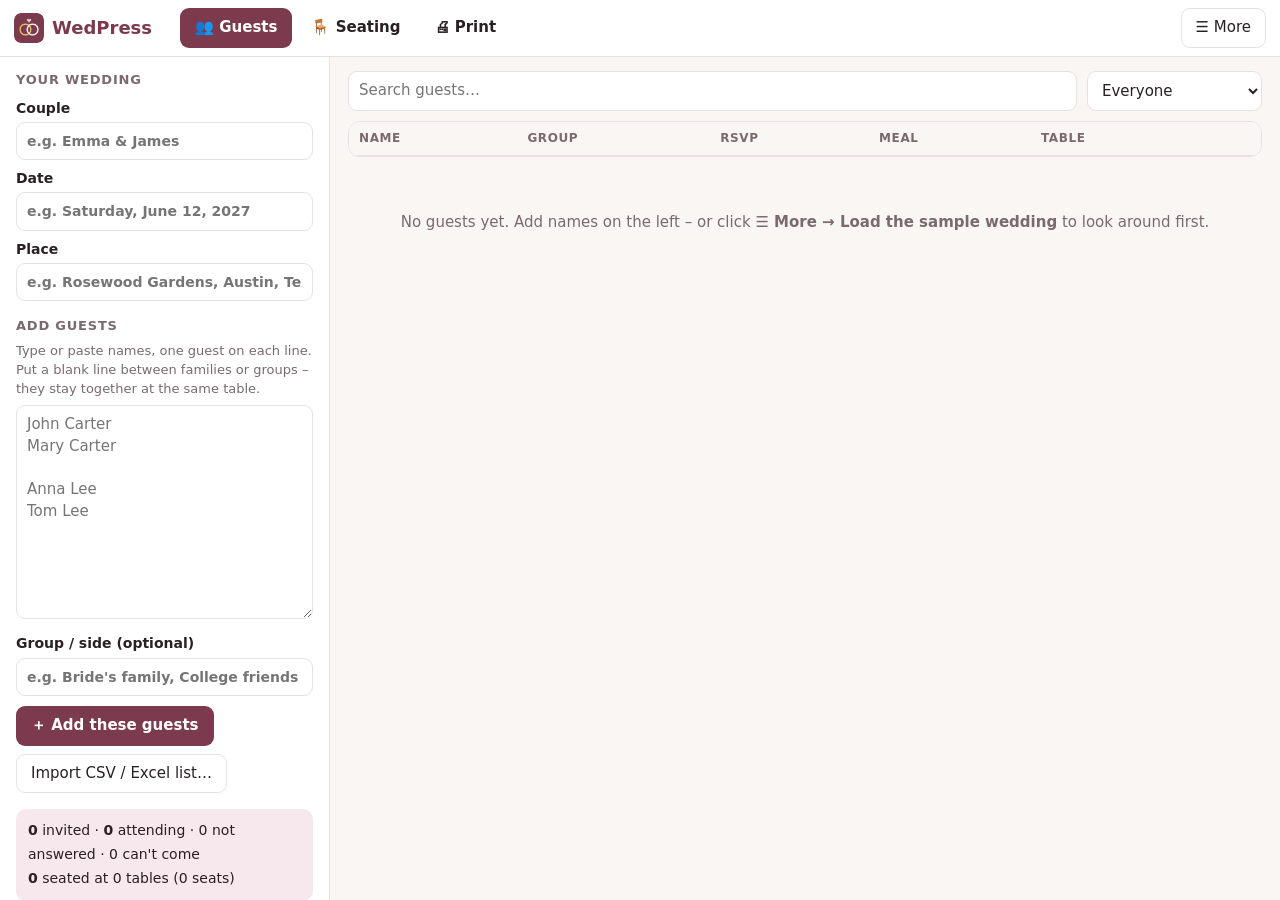
==== index.html @ 0fc2a782 "Add WedPress app" ====
<!doctype html>
<html lang="en">
<head>
  <meta charset="utf-8">
  <meta name="viewport" content="width=device-width, initial-scale=1">
  <title>WedPress – Wedding Seating Chart &amp; Stationery</title>
  <meta name="description" content="Plan your wedding seating chart with drag and drop, then print the seating chart, place cards, table numbers, save-the-dates and invitations. Private and offline.">
  <meta name="theme-color" content="#7c3a4e">
  <link rel="manifest" href="manifest.json">
  <link rel="icon" href="icon-192.png">
  <link rel="stylesheet" href="style.css">
</head>
<body>
  <header class="topbar">
    <div class="brand"><img src="icon-192.png" alt="" width="30" height="30"><span>WedPress</span></div>
    <nav class="tabs" id="tabs">
      <button data-t="guests" class="on">👥 Guests</button>
      <button data-t="seating">🪑 Seating</button>
      <button data-t="print">🖨 Print</button>
    </nav>
    <div class="top-btns">
      <button id="moreBtn" class="tb">☰ More</button>
      <button id="proBtn" class="pro-btn" hidden>★ Get Pro</button>
    </div>
    <div id="menu" class="menu" hidden>
      <button id="backupBtn">Save a backup file</button>
      <button id="restoreBtn2">Open a backup file…</button>
      <button id="csvOutBtn">Export guest list (CSV for Excel)</button>
      <button id="sampleBtn">Load the sample wedding</button>
      <button id="clearBtn" class="danger">Start a new empty plan…</button>
      <a href="help.html" target="_blank" rel="noopener">❓ How to use WedPress</a>
      <a href="mailto:thequan03072002@gmail.com?subject=WedPress%20feedback">✉ Feedback &amp; support</a>
      <a href="https://apps.microsoft.com/detail/9MWSF3JMP1GJ" target="_blank" rel="noopener">More apps: PrintCal – photo cards &amp; calendars</a>
    </div>
    <input id="fileIn" type="file" hidden>
  </header>

  <!-- ===== Guests ===== -->
  <main id="pane-guests" class="pane">
    <section class="side">
      <h2>Your wedding</h2>
      <label class="field">Couple<input id="couple" type="text" maxlength="60" placeholder="e.g. Emma &amp; James"></label>
      <label class="field">Date<input id="wdate" type="text" maxlength="60" placeholder="e.g. Saturday, June 12, 2027"></label>
      <label class="field">Place<input id="venue" type="text" maxlength="80" placeholder="e.g. Rosewood Gardens, Austin, Texas"></label>
      <h2>Add guests</h2>
      <p class="hint">Type or paste names, one guest on each line. Put a blank line between families or groups – they stay together at the same table.</p>
      <textarea id="addBox" rows="9" placeholder="John Carter&#10;Mary Carter&#10;&#10;Anna Lee&#10;Tom Lee"></textarea>
      <label class="field">Group / side (optional)<input id="addParty" type="text" maxlength="40" placeholder="e.g. Bride's family, College friends"></label>
      <div class="row-btns"><button id="addBtn" class="primary">＋ Add these guests</button><button id="csvInBtn" class="ghost">Import CSV / Excel list…</button></div>
      <div id="stats" class="stats"></div>
    </section>
    <section class="main-col">
      <div class="list-head">
        <input id="gSearch" type="search" placeholder="Search guests…">
        <select id="gFilter"><option value="all">Everyone</option><option value="yes">Attending</option><option value="maybe">Not answered yet</option><option value="no">Can't come</option><option value="unseated">Not seated yet</option></select>
      </div>
      <div class="table-wrap">
        <table class="guests">
          <thead><tr><th>Name</th><th>Group</th><th>RSVP</th><th>Meal</th><th>Table</th><th></th></tr></thead>
          <tbody id="gBody"></tbody>
        </table>
      </div>
      <p id="gEmpty" class="empty">No guests yet. Add names on the left – or click <b>☰ More → Load the sample wedding</b> to look around first.</p>
    </section>
  </main>

  <!-- ===== Seating ===== -->
  <main id="pane-seating" class="pane" hidden>
    <section class="side">
      <h2>Tables</h2>
      <div class="two">
        <label class="field">Shape<select id="tShape"><option value="round">Round</option><option value="rect">Long table</option></select></label>
        <label class="field">Seats<input id="tSeats" type="number" min="2" max="30" value="8"></label>
      </div>
      <div class="row-btns"><button id="tAdd" class="primary">＋ Add a table</button><button id="tAddMany" class="ghost">＋ Add 5</button></div>
      <button id="autoBtn" class="ghost wide">✨ Seat everyone automatically</button>
      <p class="hint">Groups stay together. You can move anyone afterwards.</p>
      <h2>Not seated yet <span id="unCount" class="muted"></span></h2>
      <input id="uSearch" type="search" placeholder="Search…">
      <div id="unseated" class="unseated"></div>
      <p class="hint">Drag a name onto a table – or click a name, then click a table. Drag tables to arrange the room.</p>
    </section>
    <section class="main-col">
      <div id="room" class="room"></div>
    </section>
  </main>

  <!-- ===== Print ===== -->
  <main id="pane-print" class="pane" hidden>
    <section class="side">
      <h2>What to print</h2>
      <div id="kinds" class="kinds"></div>
      <label class="field">Style<select id="pStyle"></select></label>
      <div id="optPoster">
        <label class="field">Chart layout<select id="pChartBy"><option value="name">Find your seat – names A to Z</option><option value="table">By table</option></select></label>
        <label class="field">Size<select id="pSize"></select></label>
        <label id="pPaperRow" class="field">Home printer paper<select id="pPaper"><option value="letter">Letter</option><option value="a4">A4</option></select></label>
        <label class="field">Heading<input id="pHeading" type="text" maxlength="60"></label>
      </div>
      <div id="optSheet">
        <label class="field">Paper<select id="pSheetPaper"><option value="letter">Letter</option><option value="a4">A4</option></select></label>
      </div>
      <div id="optCard">
        <label class="field">Photo<span class="row-btns" style="margin:0"><button id="photoBtn" class="ghost">Choose a photo…</button><button id="photoDel" class="ghost">Remove</button></span></label>
        <label class="field">Words<textarea id="pWords" rows="4"></textarea></label>
      </div>
      <label class="check" id="mealRow"><input id="pMeal" type="checkbox"> Show the meal on place cards</label>
      <p id="pInfo" class="hint"></p>
      <div class="row-btns">
        <button id="pPrint" class="primary">🖨 Print</button>
        <button id="pSave" class="ghost">💾 Save as picture</button>
      </div>
    </section>
    <section class="main-col">
      <div class="pager"><button id="pgPrev" class="ghost">‹</button><span id="pgInfo"></span><button id="pgNext" class="ghost">›</button></div>
      <div id="preview" class="preview"></div>
    </section>
  </main>

  <dialog id="guestDlg" class="dlg">
    <h2>Guest</h2>
    <label class="field">Name<input id="gdName" type="text" maxlength="60"></label>
    <label class="field">Group / side<input id="gdParty" type="text" maxlength="40"></label>
    <div class="two">
      <label class="field">RSVP<select id="gdRsvp"><option value="maybe">Not answered yet</option><option value="yes">Attending</option><option value="no">Can't come</option></select></label>
      <label class="field">Meal<input id="gdMeal" type="text" maxlength="30" list="meals" placeholder="e.g. Chicken"></label>
    </div>
    <label class="check"><input id="gdKid" type="checkbox"> Child</label>
    <div class="row-btns"><button id="gdSave" class="primary">Save</button><button id="gdDel" class="ghost danger-text">Remove guest</button><button id="gdClose" class="ghost">Cancel</button></div>
  </dialog>
  <datalist id="meals"></datalist>

  <dialog id="tableDlg" class="dlg">
    <h2>Table</h2>
    <div class="two">
      <label class="field">Number or name<input id="tdName" type="text" maxlength="30"></label>
      <label class="field">Seats<input id="tdSeats" type="number" min="2" max="30"></label>
    </div>
    <label class="field">Shape<select id="tdShape"><option value="round">Round</option><option value="rect">Long table</option></select></label>
    <div class="row-btns"><button id="tdSave" class="primary">Save</button><button id="tdEmpty" class="ghost">Move everyone off</button><button id="tdDel" class="ghost danger-text">Delete table</button><button id="tdClose" class="ghost">Cancel</button></div>
  </dialog>

  <dialog id="proDialog" class="dlg">
    <h2>WedPress Pro</h2>
    <p class="muted">One-time purchase. Yours forever on this Microsoft account – no subscription.</p>
    <ul class="pro-list">
      <li><strong>Unlimited guests</strong> <span class="muted">(Free: 40)</span></li>
      <li><strong>All 6 styles</strong> for every printout <span class="muted">(Free: Classic ivory and Greenery)</span></li>
      <li><strong>Big seating chart posters</strong> – up to 24 × 36 in, as a print-shop file or on home printer sheets</li>
      <li><strong>Save as picture</strong> – high-resolution files for any print shop</li>
    </ul>
    <p id="proMsg" class="pro-msg" hidden></p>
    <div class="row-btns">
      <button id="buyBtn" class="primary">Unlock Pro</button>
      <button id="restoreBtn" class="ghost">Restore purchase</button>
      <button id="closePro" class="ghost">Not now</button>
    </div>
  </dialog>

  <div id="toast" class="toast" hidden></div>
  <style id="pageRule"></style>
  <div id="printArea"></div>
  <script src="app.js"></script>
</body>
</html>
---- style.css ----
:root {
  --bg: #faf6f4; --card: #ffffff; --text: #2a2024; --muted: #7a6a70;
  --line: #eadfe2; --accent: #7c3a4e; --accent-2: #f6e8ec; --on-accent: #ffffff; --danger: #b42318;
}
@media (prefers-color-scheme: dark) {
  :root { --bg: #171214; --card: #211a1d; --text: #f3eaed; --muted: #b7a6ad; --line: #3a2f33; --accent: #e8a3b6; --accent-2: #3a2329; --on-accent: #2a1017; --danger: #f97066; }
}
* { box-sizing: border-box; }
[hidden] { display: none !important; }
html, body { height: 100%; }
body { margin: 0; font: 15px/1.45 'Segoe UI', system-ui, sans-serif; background: var(--bg); color: var(--text); display: flex; flex-direction: column; }
button, input, select, textarea { font: inherit; color: inherit; }
button { cursor: pointer; border: 1px solid transparent; border-radius: 9px; padding: 8px 14px; background: var(--accent-2); }
input, select, textarea { background: var(--card); border: 1px solid var(--line); border-radius: 9px; padding: 8px 10px; width: 100%; }
textarea { resize: vertical; }
input:focus, select:focus, textarea:focus, button:focus-visible { outline: 3px solid var(--accent); outline-offset: 1px; }
.primary { background: var(--accent); color: var(--on-accent); font-weight: 700; }
.ghost { background: transparent; border-color: var(--line); }
.ghost:hover, .tb:hover { border-color: var(--accent); }
.danger { color: var(--danger); }
.danger-text { color: var(--danger) !important; }
.muted { color: var(--muted); font-weight: 400; }
.hint { color: var(--muted); font-size: 13px; margin: 6px 0; }
.wide { width: 100%; margin-top: 8px; }

.topbar { display: flex; align-items: center; gap: 14px; padding: 8px 14px; background: var(--card); border-bottom: 1px solid var(--line); position: relative; }
.brand { display: flex; align-items: center; gap: 8px; font-weight: 800; font-size: 18px; color: var(--accent); }
.brand img { border-radius: 7px; }
.tabs { display: flex; gap: 4px; margin-left: 14px; }
.tabs button { background: transparent; font-weight: 600; }
.tabs button.on { background: var(--accent); color: var(--on-accent); }
.top-btns { margin-left: auto; display: flex; gap: 8px; }
.tb { background: transparent; border-color: var(--line); }
.pro-btn { background: #c9a227; color: #2a1d00; font-weight: 800; }
.pro-btn.is-pro { background: var(--accent-2); color: var(--accent); cursor: default; }
.menu { position: absolute; right: 14px; top: 52px; background: var(--card); border: 1px solid var(--line); border-radius: 12px; box-shadow: 0 12px 30px rgba(0,0,0,.18); padding: 6px; z-index: 30; display: flex; flex-direction: column; min-width: 280px; }
.menu button, .menu a { text-align: left; background: transparent; padding: 9px 12px; border-radius: 8px; color: var(--text); text-decoration: none; }
.menu button:hover, .menu a:hover { background: var(--accent-2); }

.pane { flex: 1; display: grid; grid-template-columns: 330px 1fr; min-height: 0; }
.side { padding: 14px 16px; border-right: 1px solid var(--line); overflow: auto; background: var(--card); }
.side h2 { font-size: 13px; text-transform: uppercase; letter-spacing: .06em; color: var(--muted); margin: 16px 0 6px; }
.side h2:first-child { margin-top: 0; }
.main-col { overflow: auto; padding: 14px 18px; min-width: 0; }
.field { display: flex; flex-direction: column; gap: 4px; font-weight: 600; font-size: 14px; margin-top: 8px; }
.two { display: grid; grid-template-columns: 1fr 1fr; gap: 10px; }
.row-btns { display: flex; gap: 8px; flex-wrap: wrap; margin-top: 10px; }
.check { display: flex; align-items: center; gap: 8px; margin-top: 10px; font-size: 14px; }
.check input { width: 18px; height: 18px; accent-color: var(--accent); }
.stats { margin-top: 16px; background: var(--accent-2); border-radius: 10px; padding: 10px 12px; font-size: 14px; line-height: 1.7; }

.list-head { display: flex; gap: 10px; margin-bottom: 10px; }
.list-head select { width: 210px; }
.table-wrap { background: var(--card); border: 1px solid var(--line); border-radius: 12px; overflow: hidden; }
table.guests { width: 100%; border-collapse: collapse; }
.guests th { text-align: left; font-size: 12px; text-transform: uppercase; letter-spacing: .05em; color: var(--muted); padding: 8px 10px; border-bottom: 1px solid var(--line); background: var(--bg); }
.guests td { padding: 7px 10px; border-bottom: 1px solid var(--line); }
.guests tr:last-child td { border-bottom: 0; }
.guests tr:hover td { background: var(--accent-2); }
.guests td.name { font-weight: 600; cursor: pointer; }
.guests select, .guests input { padding: 4px 6px; border-radius: 7px; }
.guests .x { background: transparent; color: var(--muted); padding: 4px 8px; }
.pill { display: inline-block; padding: 1px 9px; border-radius: 99px; font-size: 12px; font-weight: 700; }
.pill.yes { background: #dcfce7; color: #166534; } .pill.no { background: #fee2e2; color: #991b1b; } .pill.maybe { background: #fef3c7; color: #92400e; }
.empty { color: var(--muted); text-align: center; padding: 40px 10px; }

.unseated { display: flex; flex-direction: column; gap: 4px; margin-top: 8px; }
.chip { background: var(--accent-2); border-radius: 8px; padding: 6px 10px; cursor: grab; font-size: 14px; display: flex; justify-content: space-between; gap: 8px; user-select: none; }
.chip small { color: var(--muted); }
.chip.sel { outline: 3px solid var(--accent); }
.chip.grp { border-left: 4px solid var(--accent); }
.room { position: relative; min-height: 900px; min-width: 1100px; background-image: radial-gradient(var(--line) 1px, transparent 1px); background-size: 22px 22px; border-radius: 12px; }
.tbl { position: absolute; background: var(--card); border: 2px solid var(--line); border-radius: 14px; padding: 8px 10px; width: 200px; box-shadow: 0 4px 14px rgba(0,0,0,.08); touch-action: none; }
.tbl.round { border-radius: 60px; padding: 12px 16px; }
.tbl.drop { border-color: var(--accent); box-shadow: 0 0 0 4px var(--accent-2); }
.tbl.full { border-color: #16a34a; }
.tbl.over { border-color: var(--danger); }
.tbl-h { display: flex; justify-content: space-between; align-items: center; cursor: move; font-weight: 800; color: var(--accent); }
.tbl-h small { color: var(--muted); font-weight: 600; }
.tbl-h button { background: transparent; padding: 0 6px; color: var(--muted); }
.tbl ul { list-style: none; margin: 6px 0 0; padding: 0; font-size: 13px; }
.tbl li { display: flex; justify-content: space-between; padding: 2px 4px; border-radius: 6px; cursor: grab; white-space: nowrap; }
.tbl li > span { overflow: hidden; text-overflow: ellipsis; }
.tbl li:hover { background: var(--accent-2); }
.tbl li button { background: transparent; padding: 0 4px; color: var(--muted); font-size: 12px; }
.tbl .seats { display: flex; flex-wrap: wrap; gap: 3px; margin-top: 6px; }
.tbl .seats i { width: 9px; height: 9px; border-radius: 50%; background: var(--line); display: block; }
.tbl .seats i.on { background: var(--accent); }

.kinds { display: grid; grid-template-columns: 1fr 1fr; gap: 6px; }
.kinds button { background: var(--bg); border: 1px solid var(--line); text-align: left; font-size: 13px; padding: 8px; }
.kinds button.on { background: var(--accent); color: var(--on-accent); border-color: var(--accent); font-weight: 700; }
.pager { display: flex; align-items: center; justify-content: center; gap: 12px; margin-bottom: 10px; }
.preview { display: flex; justify-content: center; }
.preview svg { max-width: 100%; height: auto; max-height: calc(100vh - 160px); background: #fff; box-shadow: 0 10px 30px rgba(0,0,0,.2); }

.dlg { border: 1px solid var(--line); border-radius: 16px; padding: 22px; background: var(--card); color: var(--text); max-width: 460px; width: calc(100% - 32px); }
.dlg::backdrop { background: rgba(0,0,0,.5); }
.dlg h2 { margin: 0 0 6px; font-size: 21px; }
.pro-list { padding-left: 20px; line-height: 1.8; }
.pro-msg { background: var(--accent-2); border-radius: 8px; padding: 9px 11px; }
.toast { position: fixed; left: 50%; bottom: 24px; transform: translateX(-50%); background: #1f2937; color: #fff; padding: 11px 18px; border-radius: 10px; z-index: 50; max-width: calc(100% - 24px); }

#printArea { display: none; }
@media print {
  body > *:not(#printArea) { display: none !important; }
  body { background: #fff; display: block; }
  #printArea { display: block; }
}
@media (max-width: 820px) {
  html, body { height: auto; }
  .pane { display: block; }
  .side { border-right: 0; border-bottom: 1px solid var(--line); }
  .tabs { margin-left: 0; }
  .brand span { display: none; }
  .topbar { gap: 8px; padding: 8px; }
  .tabs button { padding: 8px 10px; }
  .guests th:nth-child(2), .guests td:nth-child(2) { display: none; }
}
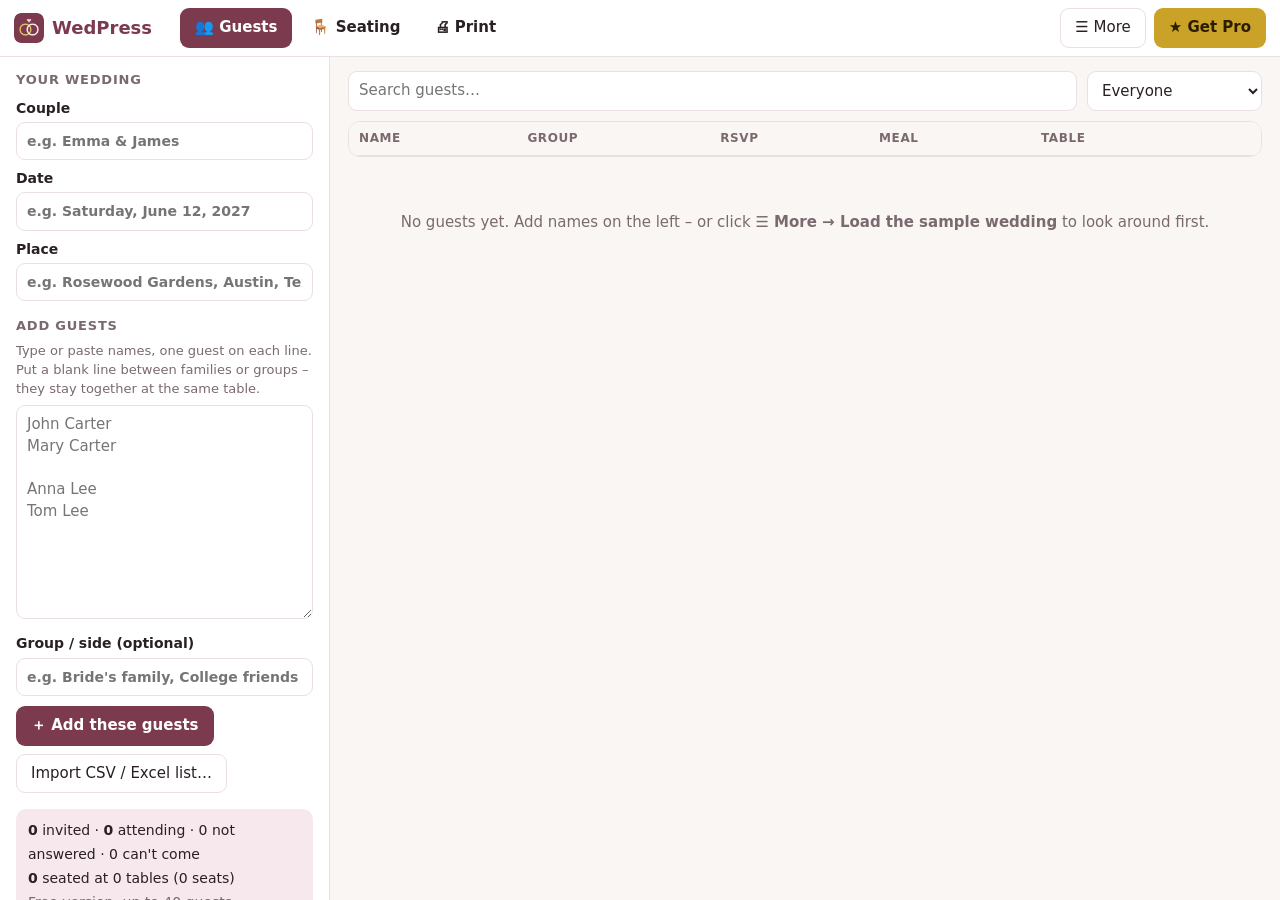
==== commit 1016e17d: "Harden Pro check, close side doors, feedback note" ====
--- a/index.html
+++ b/index.html
@@ -48,6 +48,7 @@
       <label class="field">Group / side (optional)<input id="addParty" type="text" maxlength="40" placeholder="e.g. Bride's family, College friends"></label>
       <div class="row-btns"><button id="addBtn" class="primary">＋ Add these guests</button><button id="csvInBtn" class="ghost">Import CSV / Excel list…</button></div>
       <div id="stats" class="stats"></div>
+      <p class="fb-note">💬 Something not working the way you want? Tell me – <a href="mailto:thequan03072002@gmail.com?subject=WedPress%20feedback">thequan03072002@gmail.com</a>. I read every message and improve the app.</p>
     </section>
     <section class="main-col">
       <div class="list-head">
@@ -149,6 +150,7 @@
       <li><strong>Big seating chart posters</strong> – up to 24 × 36 in, as a print-shop file or on home printer sheets</li>
       <li><strong>Save as picture</strong> – high-resolution files for any print shop</li>
     </ul>
+    <p class="fb-note">💬 Something not working the way you want? Tell me – <a href="mailto:thequan03072002@gmail.com?subject=WedPress%20feedback">thequan03072002@gmail.com</a>. I read every message and improve the app.</p>
     <p id="proMsg" class="pro-msg" hidden></p>
     <div class="row-btns">
       <button id="buyBtn" class="primary">Unlock Pro</button>
--- a/style.css
+++ b/style.css
@@ -117,3 +117,7 @@
   .tabs button { padding: 8px 10px; }
   .guests th:nth-child(2), .guests td:nth-child(2) { display: none; }
 }
+
+/* feedback note */
+.fb-note { color: var(--muted); font-size: 12px; font-weight: 400; line-height: 1.45; margin: 14px 0 4px; overflow-wrap: anywhere; }
+.fb-note a { color: inherit; text-decoration: underline; }
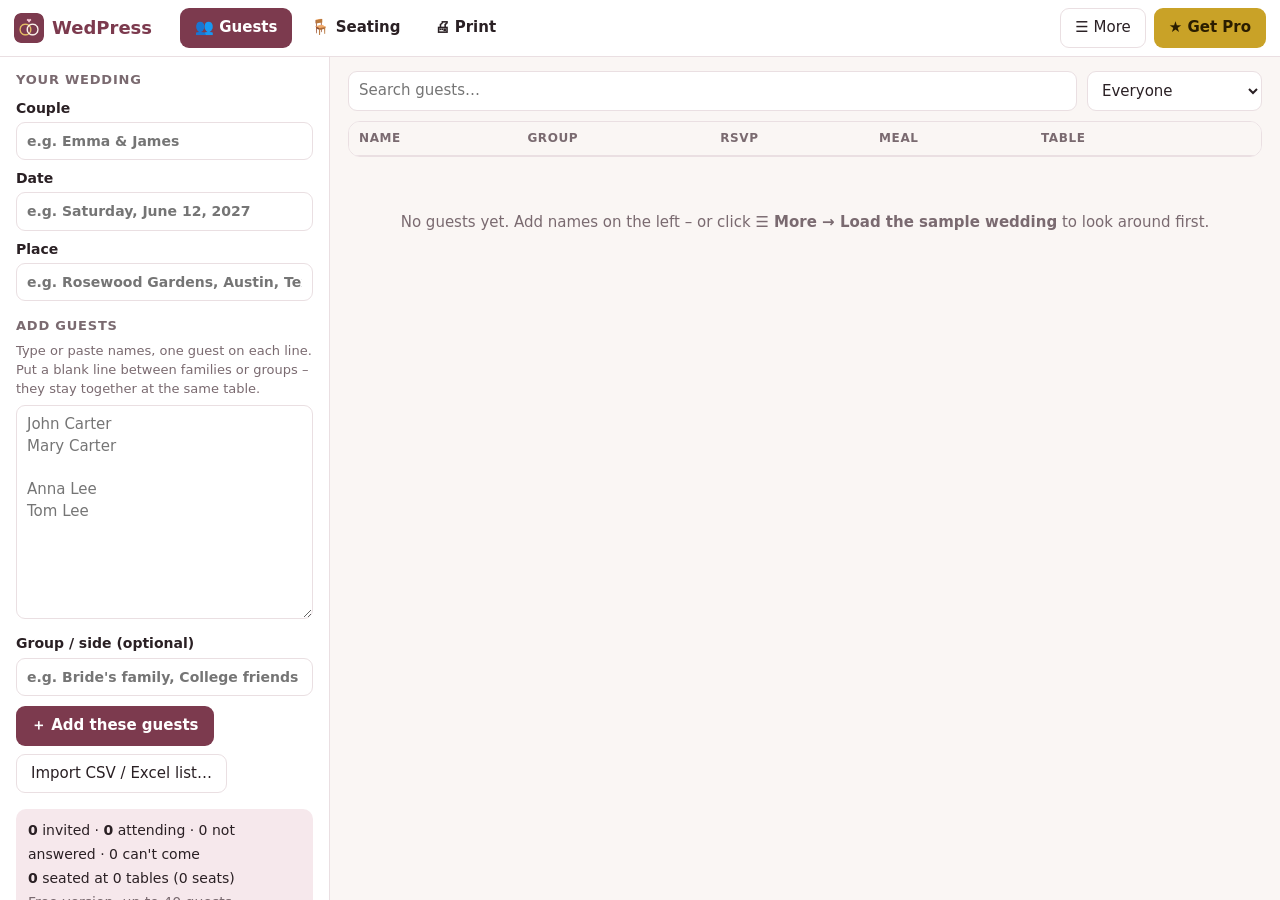
==== commit 65eee2f6: "More apps: ColorPress / RecipePress" ====
--- a/index.html
+++ b/index.html
@@ -31,6 +31,8 @@
       <a href="help.html" target="_blank" rel="noopener">❓ How to use WedPress</a>
       <a href="mailto:thequan03072002@gmail.com?subject=WedPress%20feedback">✉ Feedback &amp; support</a>
       <a href="https://apps.microsoft.com/detail/9MWSF3JMP1GJ" target="_blank" rel="noopener">More apps: PrintCal – photo cards &amp; calendars</a>
+      <a href="https://apps.microsoft.com/detail/9NRRLVDK5TH3" target="_blank" rel="noopener">More apps: NamePress name tags &amp; place cards</a>
+      <a href="https://apps.microsoft.com/detail/9NDCRGD5QFJ4" target="_blank" rel="noopener">More apps: RecipePress family cookbook maker</a>
     </div>
     <input id="fileIn" type="file" hidden>
   </header>
